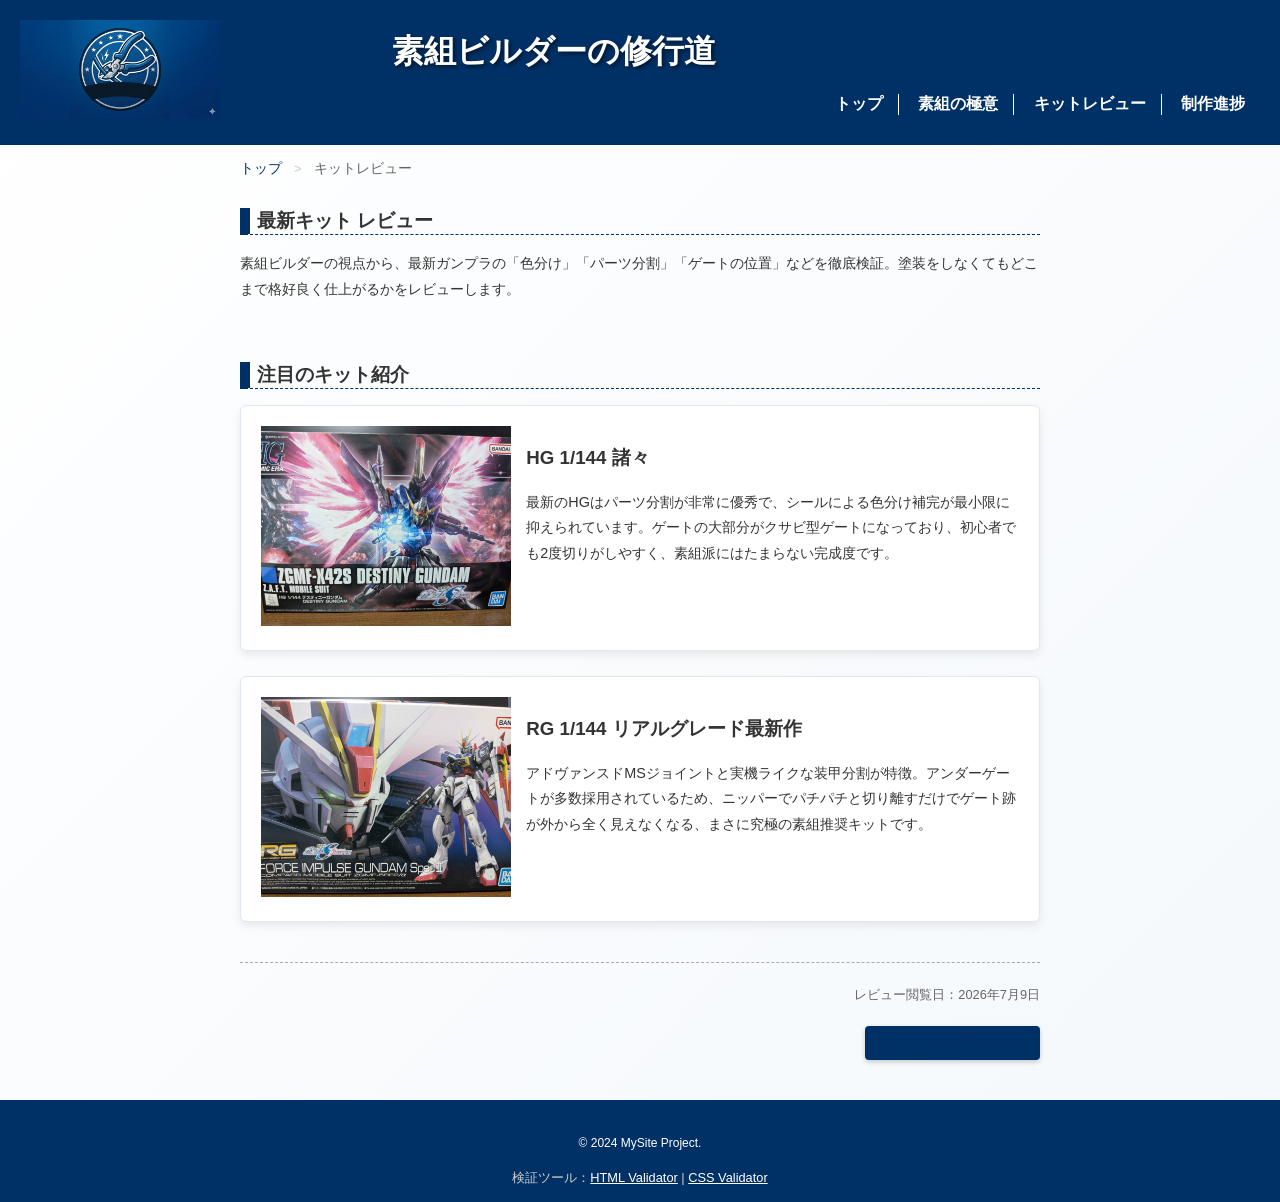
==== contents2.html @ f1f1fffc "Add files via upload" ====
<!DOCTYPE html>
<html lang="ja">
<head>
    <meta charset="UTF-8">
    <meta name="viewport" content="width=device-width, initial-scale=1.0">
    <title>キットレビュー - 素組ビルダーの修行道</title>
    <link rel="stylesheet" href="css/mystyle.css">
</head>
<body>

    <header class="site-header">
        <div class="logo-container">
            <img src="image/logo.png" alt="素組ビルダーの修行道 ロゴ" width="400" height="200" class="logo-img">
        </div>
        <h1 class="shadow-text">素組ビルダーの修行道</h1>
        
        <nav class="global-nav">
            <ul>
                <li><a href="index.html">トップ</a></li>
                <li><a href="contents1.html">素組の極意</a></li>
                <li><a href="contents2.html">キットレビュー</a></li>
                <li><a href="contents3.html">制作進捗</a></li>
            </ul>
        </nav>
        <div class="clear-fix"></div>
    </header>

    <div class="breadcrumb-container">
        <ol class="breadcrumb">
            <li><a href="index.html">トップ</a></li>
            <li>キットレビュー</li>
        </ol>
    </div>

    <main id="top">
        <article class="page-links">
            <h2>最新キット レビュー</h2>
            <p>素組ビルダーの視点から、最新ガンプラの「色分け」「パーツ分割」「ゲートの位置」などを徹底検証。塗装をしなくてもどこまで格好良く仕上がるかをレビューします。</p>

            <section class="content-section">
                <h2>注目のキット紹介</h2>
                
                <div class="step-box">
                    <div class="step-image">
                        <img src="image/hg_review.jpg" alt="HGキット完成見本" width="250" height="200" class="main-img">
                    </div>
                    <div class="step-desc">
                        <h3>HG 1/144 諸々</h3>
                        <p>最新のHGはパーツ分割が非常に優秀で、シールによる色分け補完が最小限に抑えられています。ゲートの大部分がクサビ型ゲートになっており、初心者でも2度切りがしやすく、素組派にはたまらない完成度です。</p>
                    </div>
                    <div class="clear-fix"></div>
                </div>

                <div class="step-box">
                    <div class="step-image">
                        <img src="image/rg_review.jpg" alt="RGキット完成見本" width="250" height="200" class="main-img">
                    </div>
                    <div class="step-desc">
                        <h3>RG 1/144 リアルグレード最新作</h3>
                        <p>アドヴァンスドMSジョイントと実機ライクな装甲分割が特徴。アンダーゲートが多数採用されているため、ニッパーでパチパチと切り離すだけでゲート跡が外から全く見えなくなる、まさに究極の素組推奨キットです。</p>
                    </div>
                    <div class="clear-fix"></div>
                </div>
            </section>

            <p style="font-size:80%; color:#666; text-align:right;">レビュー閲覧日：<time datetime="2026-07-09">2026年7月9日</time></p>

            <div class="back-to-top-container">
                <a href="#top" class="btn-scroll-top">▲ ページの先頭へ戻る</a>
            </div>
        </article>
    </main>

    <footer>
        <p><small>&copy; 2024&nbsp;MySite&nbsp;Project.</small></p>
        <div class="validator-links">
            検証ツール：<a href="https://validator.w3.org/" target="_blank" rel="noopener">HTML Validator</a> | 
            <a href="https://jigsaw.w3.org/css-validator/" target="_blank" rel="noopener">CSS Validator</a>
        </div>
    </footer>

</body>
</html>
---- css/mystyle.css ----
@charset "UTF-8";

body {
    background-color: #f4f8fc; 
    background: linear-gradient(135deg, #ffffff 0%, #f4f8fc 100%);
    color: #333333;
    font-family: "メイリオ", "Hiragino Sans", sans-serif;
    margin: 0;
    padding: 0; 
}

p {
    font-size: 90%;
    line-height: 1.8;
}

h1 {
    font-size: 180%;
}

h2 {
    font-size: 120%;
    border-bottom: 1px dashed #003166;
    border-left: 10px solid #003166;
    padding-left: 7px;
    margin-top: 30px;
}

/* ① ヘッダー内のレイアウト（floatとclear） */
.site-header {
    position: relative;
    padding: 20px;
    background-color: #003166;
    color: #ffffff;
}

.logo-container {
    float: left;        
    width: 30%;         
    text-align: left;
}

.logo-img {
    max-width: 100%;    
    width: 200px;       
    height: auto;       
}

.shadow-text {
    float: left;        
    width: 70%;         
    font-size: 2rem;
    color: #ffffff;
    text-shadow: 2px 2px 4px rgba(0, 0, 0, 0.6);
    text-align: left;
    margin: 0;
    padding-top: 10px;
}

.global-nav {
    float: right;       
    width: 70%;         
    margin-top: 20px;
}

.global-nav ul {
    font-weight: bold;  
    text-align: right;
    margin: 0;
    padding: 0;
    list-style: none;
}

.global-nav li {
    display: inline-block; 
    padding-left: 15px;
    padding-right: 15px;
    border-right: 1px solid #ffffff;
}

.global-nav li:last-child {
    border-right: none; 
}

/* ④ 各種リンクの擬似クラスと text-decoration の設定 */
.global-nav a:link {
    color: #ffffff;
    text-decoration: none; /* 下線なし */
    font-weight: bold;  
}
.global-nav a:visited {
    color: #dddddd; /* 訪問後はやや薄いグレー */
}
.global-nav a:hover {
    color: #ffcc00; /* ホバー時は黄色 */
    text-decoration: underline; /* ホバー時のみ下線 */
}
.global-nav a:active {
    color: #ff3300; /* クリックした瞬間は赤 */
}

/* 一般的なページ内リンク（目次など）の設定 */
.page-links a:link {
    color: #003166;
    text-decoration: underline;
}
.page-links a:visited {
    color: #551a8b;
}
.page-links a:hover {
    color: #004a99;
    text-decoration: none; /* ホバー時に下線を消す効果 */
}
.page-links a:active {
    color: #ff0000;
}

.validator-links a {
    color: #ffffff !important;
    text-decoration: underline;
}
.validator-links a:hover {
    color: #ffcc00 !important;
}

.clear-fix {
    clear: both;        
}

/* メインレイアウト */
article {
    position: relative;
    max-width: 800px;   
    width: 100%;        
    margin: 0 auto;
    padding: 0 20px;
}

/* ② 目次セクションのスタイル */
.index-box {
    background-color: #f0f4f8;
    border: 1px solid #cbd5e1;
    border-radius: 6px;
    padding: 15px 20px;
    margin: 20px 0;
}
.index-box ul {
    padding-left: 20px;
}

.content-section {
    border-bottom: 1px dashed #aaa;
    padding: 15px 0;
    margin-bottom: 20px;
}

li {
    margin-bottom: 10px;
}


.breadcrumb-container {
    max-width: 800px;
    margin: 15px auto 0 auto;
    padding: 0 20px;
}
.breadcrumb {
    list-style: none;
    padding: 0;
    margin: 0;
    font-size: 85%;
    color: #666666;
}
.breadcrumb li {
    display: inline; 
}
.breadcrumb li+li:before {
    content: " > ";
    padding: 0 8px;
    color: #cccccc;
}
.breadcrumb a:link {
    color: #003166;
    text-decoration: none;
}
.breadcrumb a:visited {
    color: #003166;
}
.breadcrumb a:hover {
    text-decoration: underline;
}


.step-box {
    background-color: #ffffff;
    box-shadow: 0 4px 10px rgba(0, 0, 0, 0.08);
    border: 1px solid #e2e8f0;
    border-radius: 6px;
    padding: 20px;
    margin-bottom: 25px;
}
.step-image {
    float: left;  
    width: 30%;
}
.step-desc {
    float: right; 
    width: 65%;
}

.image-placeholder {
    background: #e0e0e0; 
    width: 100%; 
    height: 120px; 
    line-height: 120px; 
    text-align: center; 
    font-weight: bold; 
    color: #666; 
    border-radius: 4px;
}

/* その他パーツ */
.info-card {
    box-shadow: 0 4px 10px rgba(0, 0, 0, 0.08);
    border: 1px solid #e2e8f0;
    border-radius: 6px;
    padding: 20px;
    margin-bottom: 25px;
}

ul.custom-list {
    list-style-image: url('../image/bullet.png'); 
    padding-left: 25px;
}

.back-to-top-container {
    text-align: right;
    margin-top: 20px;
    margin-bottom: 20px;
}

.btn-scroll-top {
    display: inline-block;
    background-color: #003166;
    color: #ffffff;
    padding: 8px 16px;
    font-size: 85%;
    font-weight: bold;
    text-decoration: none;
    border-radius: 4px;
    box-shadow: 0 2px 5px rgba(0,0,0,0.2);
}
.btn-scroll-top:hover {
    background-color: #004a99;
}

footer {
    text-align: center;
    background-color: #003166;
    color: #ffffff;
    padding-top: 15px;
    padding-bottom: 15px;
    margin-top: 40px;
    clear: both;        
}

.validator-links {
    margin-top: 10px;
    font-size: 80%;
    color: #cccccc;
}


@media print {
    body {
        background: #ffffff;
        color: #000000;
        font-size: 12pt;
    }
    .site-header, footer, .global-nav, .breadcrumb-container, .back-to-top-container, .index-box {
        display: none !important; /* ナビゲーションやボタン、バリデータ等は印刷しない */
    }
    article {
        max-width: 100%;
        padding: 0;
        margin: 0;
    }
    h2 {
        border-left: 5px solid #000000;
        border-bottom: 1px solid #000000;
    }
}


@media screen and (max-width: 959px) {
    .logo-container,
    .shadow-text,
    .global-nav {
        float: none;    
        width: 100%;    
        text-align: center;
    }

    .shadow-text {
        font-size: 1.5rem;
        padding-top: 5px;
        margin-bottom: 15px;
    }

    .global-nav {
        margin-top: 10px;
    }

    .global-nav ul {
        text-align: center; 
    }

    .global-nav li {
        display: block; 
        border-right: none;
        border-bottom: 1px dashed rgba(255, 255, 255, 0.3);
        padding: 10px 0;
    }

    .global-nav li:last-child {
        border-bottom: none;
    }
    
    .step-image, .step-desc {
        float: none;
        width: 100%;
    }
}
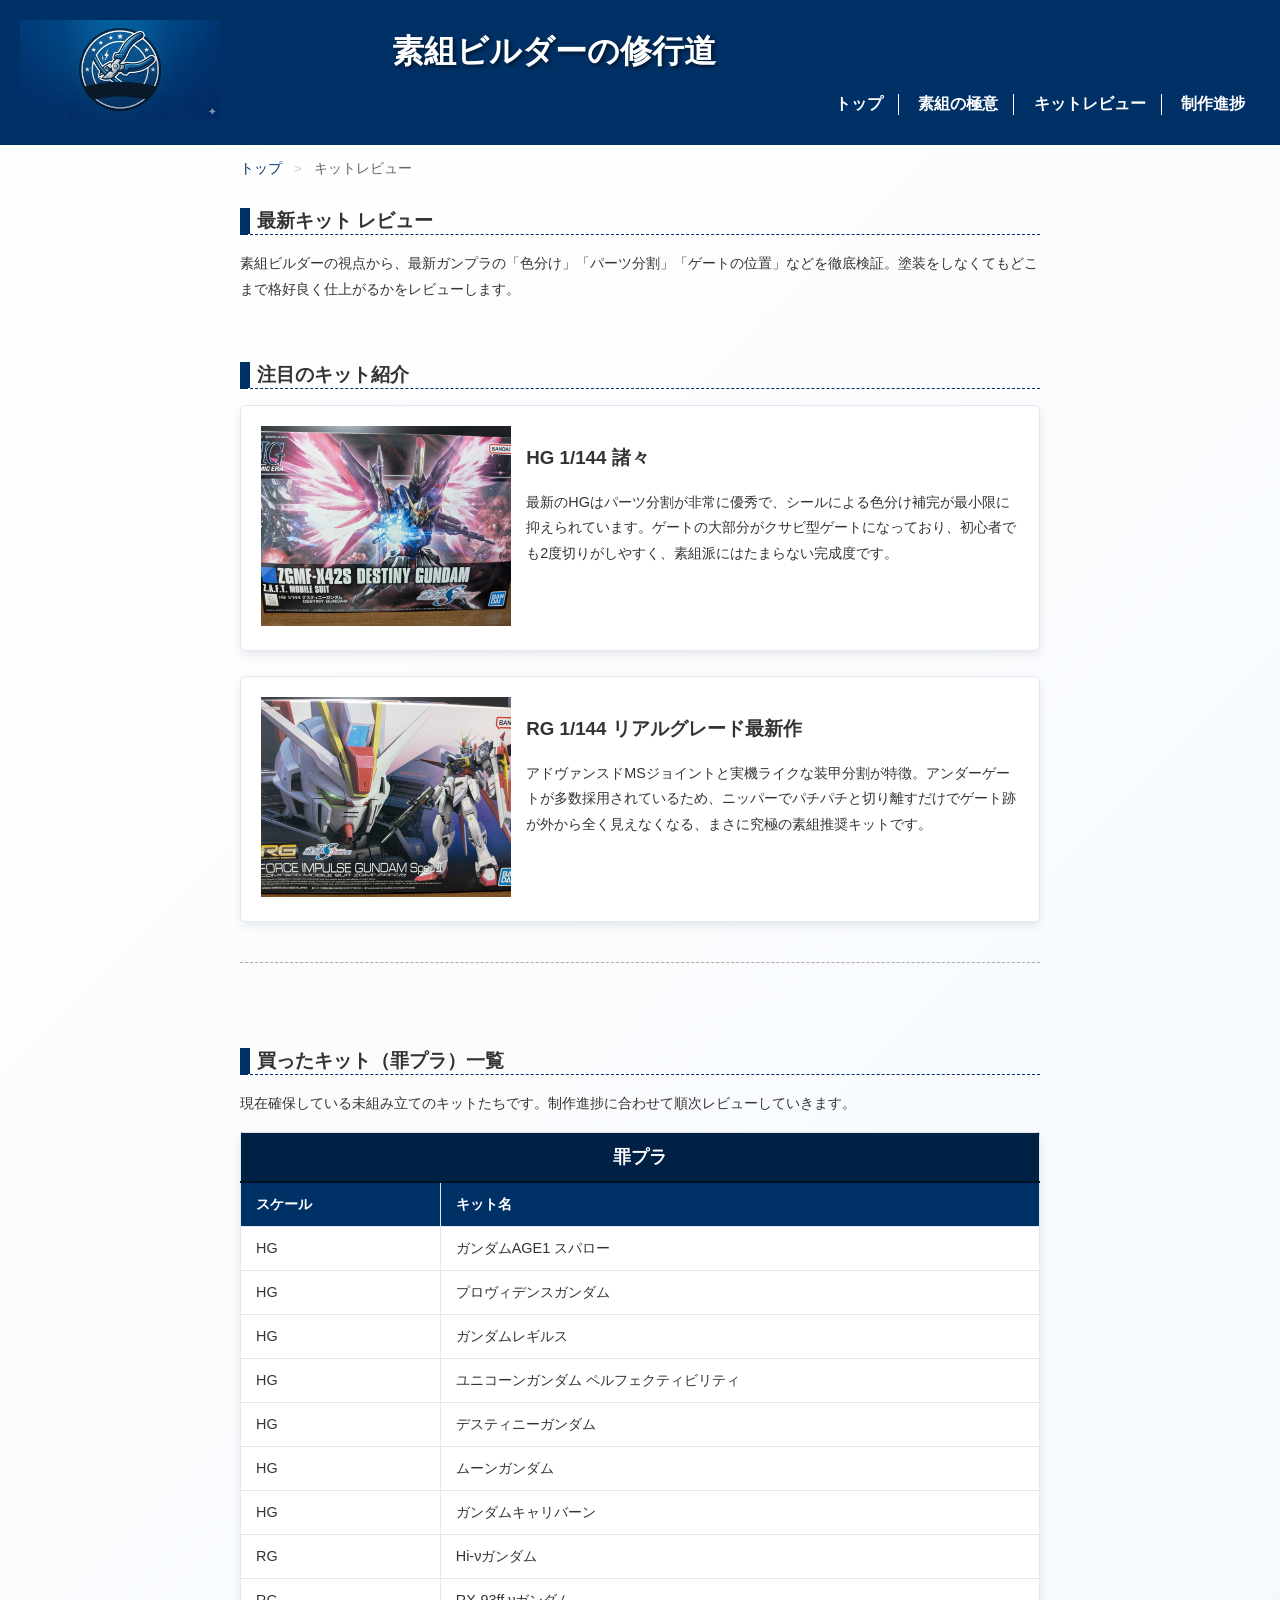
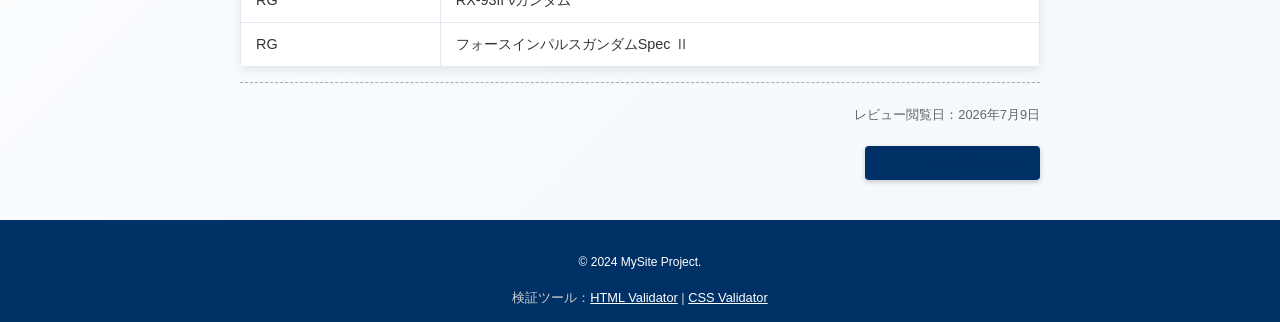
==== commit d8bc6230: "Add files via upload" ====
--- a/contents2.html
+++ b/contents2.html
@@ -5,6 +5,53 @@
     <meta name="viewport" content="width=device-width, initial-scale=1.0">
     <title>キットレビュー - 素組ビルダーの修行道</title>
     <link rel="stylesheet" href="css/mystyle.css">
+    
+    <style>
+        /* 新設：「買ったキット（罪プラ）一覧表」のスタイル */
+        .kit-list-section {
+            margin-top: 40px;
+            clear: both;
+        }
+
+        table.kit-list-table {
+            border-collapse: collapse;
+            width: 100%;
+            margin-top: 15px;
+            background-color: #ffffff;
+            box-shadow: 0 4px 10px rgba(0, 0, 0, 0.08);
+            border-radius: 4px;
+            overflow: hidden;
+        }
+
+        /* 枠線とセルの余白設定 */
+        table.kit-list-table th, 
+        table.kit-list-table td {
+            border: 1px solid #e2e8f0;
+            padding: 12px 15px;
+            font-size: 90%;
+            text-align: left;
+        }
+
+        /* ヘッダー部分をサイトのテーマカラー（濃い青）に統一 */
+        table.kit-list-table th {
+            background-color: #003166;
+            color: #ffffff;
+            font-weight: bold;
+        }
+
+        /* 最上部のタイトル「罪プラ」セルのデザイン */
+        table.kit-list-table th.main-title {
+            text-align: center;
+            font-size: 110%;
+            background-color: #002144; /* 表のヘッダーより少し濃い青 */
+            border-bottom: 2px solid #001122;
+        }
+
+        /* 行にマウスを乗せたときにわかりやすくするホバー効果 */
+        table.kit-list-table tbody tr:hover {
+            background-color: #f4f8fc;
+        }
+    </style>
 </head>
 <body>
 
@@ -63,6 +110,65 @@
                 </div>
             </section>
 
+            <section class="content-section kit-list-section">
+                <h2>買ったキット（罪プラ）一覧</h2>
+                <p>現在確保している未組み立てのキットたちです。制作進捗に合わせて順次レビューしていきます。</p>
+                
+                <table class="kit-list-table">
+                    <thead>
+                        <tr>
+                            <th colspan="2" class="main-title">罪プラ</th>
+                        </tr>
+                        <tr>
+                            <th style="width: 25%;">スケール</th>
+                            <th>キット名</th>
+                        </tr>
+                    </thead>
+                    <tbody>
+                        <tr>
+                            <td>HG</td>
+                            <td>ガンダムAGE1 スパロー</td>
+                        </tr>
+                        <tr>
+                            <td>HG</td>
+                            <td>プロヴィデンスガンダム</td>
+                        </tr>
+                        <tr>
+                            <td>HG</td>
+                            <td>ガンダムレギルス</td>
+                        </tr>
+                        <tr>
+                            <td>HG</td>
+                            <td>ユニコーンガンダム ペルフェクティビリティ</td>
+                        </tr>
+                        <tr>
+                            <td>HG</td>
+                            <td>デスティニーガンダム</td>
+                        </tr>
+                        <tr>
+                            <td>HG</td>
+                            <td>ムーンガンダム</td>
+                        </tr>
+                        <tr>
+                            <td>HG</td>
+                            <td>ガンダムキャリバーン</td>
+                        </tr>
+                        <tr>
+                            <td>RG</td>
+                            <td>Hi-νガンダム</td>
+                        </tr>
+                        <tr>
+                            <td>RG</td>
+                            <td>RX-93ff νガンダム</td>
+                        </tr>
+                        <tr>
+                            <td>RG</td>
+                            <td>フォースインパルスガンダムSpec Ⅱ</td>
+                        </tr>
+                    </tbody>
+                </table>
+            </section>
+
             <p style="font-size:80%; color:#666; text-align:right;">レビュー閲覧日：<time datetime="2026-07-09">2026年7月9日</time></p>
 
             <div class="back-to-top-container">
